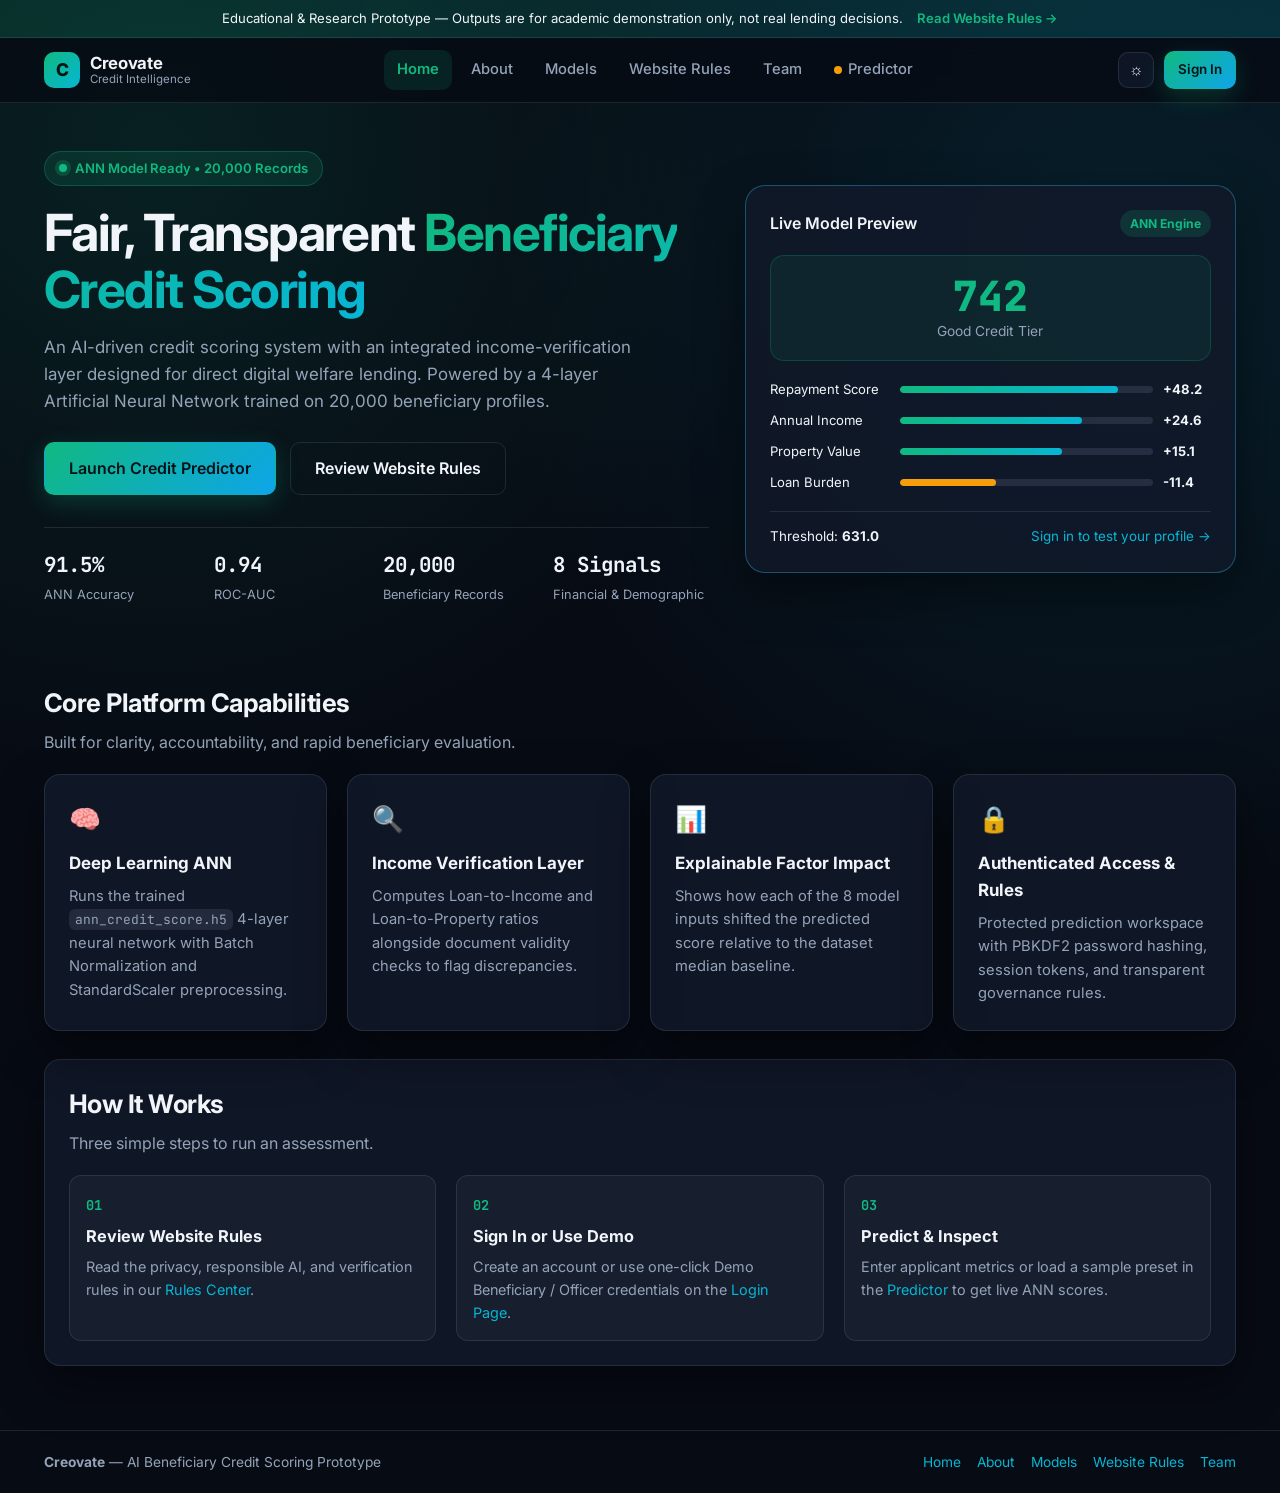
==== index.html @ 5c5c4c60 "Serve Creovate web app at repository root for GitHub Pages" ====
<!DOCTYPE html>
<html lang="en" data-theme="dark">
<head>
  <meta charset="UTF-8" />
  <meta name="viewport" content="width=device-width, initial-scale=1.0" />
  <title>Creovate — AI Beneficiary Credit Score Predictor</title>
  <link rel="preconnect" href="https://fonts.googleapis.com" />
  <link rel="preconnect" href="https://fonts.gstatic.com" crossorigin />
  <link href="https://fonts.googleapis.com/css2?family=Inter:wght@400;500;600;700;800&family=JetBrains+Mono:wght@500;700&display=swap" rel="stylesheet" />
  <link rel="stylesheet" href="./styles.css" />
</head>
<body>
  <a class="skip-link" href="#main-content">Skip to main content</a>

  <!-- Top Educational Prototype Banner -->
  <div class="top-notice" role="region" aria-label="Prototype Notice">
    <span>Educational &amp; Research Prototype — Outputs are for academic demonstration only, not real lending decisions.</span>
    <a href="#rules" data-nav="rules">Read Website Rules &rarr;</a>
  </div>

  <!-- Sticky Navigation -->
  <header class="navbar">
    <div class="nav-inner">
      <a href="#home" class="brand" data-nav="home">
        <span class="brand-mark" aria-hidden="true">C</span>
        <span class="brand-text">
          <strong>Creovate</strong>
          <small>Credit Intelligence</small>
        </span>
      </a>

      <nav class="nav-links" id="nav-links" aria-label="Primary Navigation">
        <a href="#home" class="nav-link active" data-nav="home">Home</a>
        <a href="#about" class="nav-link" data-nav="about">About</a>
        <a href="#models" class="nav-link" data-nav="models">Models</a>
        <a href="#rules" class="nav-link" data-nav="rules">Website Rules</a>
        <a href="#team" class="nav-link" data-nav="team">Team</a>
        <a href="#predictor" class="nav-link nav-predictor" data-nav="predictor">
          <span class="lock-dot" id="predictor-lock-dot" title="Sign in required"></span>
          Predictor
        </a>
      </nav>

      <div class="nav-actions">
        <button class="icon-btn" id="theme-toggle" type="button" aria-label="Toggle color theme" title="Toggle Dark/Light Theme">
          <span id="theme-icon">&#9788;</span>
        </button>
        <div id="auth-nav-slot">
          <a href="#login" class="btn btn-primary btn-sm" data-nav="login">Sign In</a>
        </div>
        <button class="icon-btn mobile-menu-btn" id="mobile-menu-btn" type="button" aria-label="Open menu" aria-expanded="false">
          &#9776;
        </button>
      </div>
    </div>
  </header>

  <main id="main-content" class="container">
    <!-- ==================== HOME VIEW ==================== -->
    <section id="view-home" class="view active" aria-labelledby="home-title">
      <div class="hero">
        <div class="hero-copy">
          <div class="status-pill">
            <span class="pulse-dot"></span>
            <span id="hero-model-status">ANN Model Ready &bull; 20,000 Records</span>
          </div>
          <h1 id="home-title">Fair, Transparent <span class="gradient-text">Beneficiary Credit Scoring</span></h1>
          <p class="hero-subtitle">
            An AI-driven credit scoring system with an integrated income-verification layer designed for direct digital welfare lending. Powered by a 4-layer Artificial Neural Network trained on 20,000 beneficiary profiles.
          </p>
          <div class="hero-cta">
            <a href="#predictor" class="btn btn-primary btn-lg" data-nav="predictor">Launch Credit Predictor</a>
            <a href="#rules" class="btn btn-outline btn-lg" data-nav="rules">Review Website Rules</a>
          </div>
          <div class="hero-stats">
            <div class="stat-item">
              <strong>91.5%</strong>
              <span>ANN Accuracy</span>
            </div>
            <div class="stat-item">
              <strong>0.94</strong>
              <span>ROC-AUC</span>
            </div>
            <div class="stat-item">
              <strong>20,000</strong>
              <span>Beneficiary Records</span>
            </div>
            <div class="stat-item">
              <strong>8 Signals</strong>
              <span>Financial &amp; Demographic</span>
            </div>
          </div>
        </div>

        <div class="hero-visual">
          <div class="preview-card">
            <div class="preview-header">
              <span>Live Model Preview</span>
              <span class="badge badge-success">ANN Engine</span>
            </div>
            <div class="preview-score-ring">
              <div class="ring-value">742</div>
              <div class="ring-label">Good Credit Tier</div>
            </div>
            <div class="preview-bars">
              <div class="bar-row">
                <span>Repayment Score</span>
                <div class="bar-track"><div class="bar-fill" style="width: 86%"></div></div>
                <strong>+48.2</strong>
              </div>
              <div class="bar-row">
                <span>Annual Income</span>
                <div class="bar-track"><div class="bar-fill" style="width: 72%"></div></div>
                <strong>+24.6</strong>
              </div>
              <div class="bar-row">
                <span>Property Value</span>
                <div class="bar-track"><div class="bar-fill" style="width: 64%"></div></div>
                <strong>+15.1</strong>
              </div>
              <div class="bar-row">
                <span>Loan Burden</span>
                <div class="bar-track"><div class="bar-fill warn" style="width: 38%"></div></div>
                <strong>-11.4</strong>
              </div>
            </div>
            <div class="preview-footer">
              <span>Threshold: <strong id="home-threshold">619.0</strong></span>
              <a href="#login" data-nav="login">Sign in to test your profile &rarr;</a>
            </div>
          </div>
        </div>
      </div>

      <div class="section-header">
        <h2>Core Platform Capabilities</h2>
        <p>Built for clarity, accountability, and rapid beneficiary evaluation.</p>
      </div>
      <div class="grid-4">
        <article class="card feature-card">
          <div class="feature-icon">&#129504;</div>
          <h3>Deep Learning ANN</h3>
          <p>Runs the trained <code>ann_credit_score.h5</code> 4-layer neural network with Batch Normalization and StandardScaler preprocessing.</p>
        </article>
        <article class="card feature-card">
          <div class="feature-icon">&#128269;</div>
          <h3>Income Verification Layer</h3>
          <p>Computes Loan-to-Income and Loan-to-Property ratios alongside document validity checks to flag discrepancies.</p>
        </article>
        <article class="card feature-card">
          <div class="feature-icon">&#128202;</div>
          <h3>Explainable Factor Impact</h3>
          <p>Shows how each of the 8 model inputs shifted the predicted score relative to the dataset median baseline.</p>
        </article>
        <article class="card feature-card">
          <div class="feature-icon">&#128274;</div>
          <h3>Authenticated Access &amp; Rules</h3>
          <p>Protected prediction workspace with PBKDF2 password hashing, session tokens, and transparent governance rules.</p>
        </article>
      </div>

      <div class="card workflow-banner">
        <div class="section-header compact">
          <h2>How It Works</h2>
          <p>Three simple steps to run an assessment.</p>
        </div>
        <div class="grid-3">
          <div class="step-box">
            <span class="step-num">01</span>
            <h3>Review Website Rules</h3>
            <p>Read the privacy, responsible AI, and verification rules in our <a href="#rules" data-nav="rules">Rules Center</a>.</p>
          </div>
          <div class="step-box">
            <span class="step-num">02</span>
            <h3>Sign In or Use Demo</h3>
            <p>Create an account or use one-click Demo Beneficiary / Officer credentials on the <a href="#login" data-nav="login">Login Page</a>.</p>
          </div>
          <div class="step-box">
            <span class="step-num">03</span>
            <h3>Predict &amp; Inspect</h3>
            <p>Enter applicant metrics or load a sample preset in the <a href="#predictor" data-nav="predictor">Predictor</a> to get live ANN scores.</p>
          </div>
        </div>
      </div>
    </section>

    <!-- ==================== ABOUT & RESEARCH VIEW ==================== -->
    <section id="view-about" class="view" aria-labelledby="about-title">
      <div class="page-head">
        <h1 id="about-title">About &amp; Research Report</h1>
        <p>AI-Driven Beneficiary Credit Scoring System with Income Verification Layer for Direct Digital Lending (Creovate).</p>
      </div>

      <div class="about-layout">
        <aside class="card about-sidebar" aria-label="Research Chapters">
          <h3>Report Sections</h3>
          <div id="about-nav-list" class="about-nav-list"></div>
        </aside>
        <article class="card about-content" id="about-content-panel">
          <!-- Populated by JS -->
        </article>
      </div>
    </section>

    <!-- ==================== MODELS VIEW ==================== -->
    <section id="view-models" class="view" aria-labelledby="models-title">
      <div class="page-head">
        <h1 id="models-title">Model Architecture &amp; Benchmarks</h1>
        <p>Seven machine learning and deep learning models were evaluated. The 4-layer ANN achieved the strongest overall performance and powers the live predictor.</p>
      </div>

      <div class="card architecture-card">
        <h3>Deployed ANN Architecture (<code>ann_credit_score.h5</code>)</h3>
        <div class="arch-flow">
          <div class="arch-node"><strong>Input Layer</strong><span>8 Standardized Features</span></div>
          <span class="arch-arrow">&rarr;</span>
          <div class="arch-node"><strong>Dense (128)</strong><span>ReLU + BatchNorm + Dropout(0.3)</span></div>
          <span class="arch-arrow">&rarr;</span>
          <div class="arch-node"><strong>Dense (64)</strong><span>ReLU + BatchNorm + Dropout(0.2)</span></div>
          <span class="arch-arrow">&rarr;</span>
          <div class="arch-node"><strong>Dense (32)</strong><span>ReLU</span></div>
          <span class="arch-arrow">&rarr;</span>
          <div class="arch-node highlight"><strong>Output (1)</strong><span>Linear Credit Score</span></div>
        </div>
      </div>

      <div class="grid-2 models-grid" id="models-grid">
        <!-- Populated by JS -->
      </div>
    </section>

    <!-- ==================== WEBSITE RULES VIEW ==================== -->
    <section id="view-rules" class="view" aria-labelledby="rules-title">
      <div class="page-head">
        <h1 id="rules-title">Website Rules, Policies &amp; Governance</h1>
        <p>All users, lending officers, and researchers must follow these platform rules when using Creovate.</p>
      </div>

      <div class="card rules-consent-bar">
        <div>
          <h3>Platform Rules Acknowledgement</h3>
          <p id="rules-status-text">Confirm that you have read and understood the educational, privacy, and verification rules below.</p>
        </div>
        <button type="button" class="btn btn-primary" id="acknowledge-rules-btn">Acknowledge Rules</button>
      </div>

      <div class="grid-2">
        <article class="card rule-card">
          <span class="rule-tag">Rule 01 &bull; Scope</span>
          <h3>Educational &amp; Non-Lending Prototype</h3>
          <ul>
            <li>This application is an academic and research prototype built for demonstration.</li>
            <li>Predicted credit scores and eligibility flags <strong>must not</strong> be used to approve, reject, price, or deny real-world credit or welfare benefits.</li>
            <li>The eligibility threshold is derived dynamically from the dataset median (<code>~619</code>).</li>
          </ul>
        </article>

        <article class="card rule-card">
          <span class="rule-tag">Rule 02 &bull; Access &amp; Auth</span>
          <h3>Authentication &amp; Account Security</h3>
          <ul>
            <li>Access to the live Credit Score Predictor requires an authenticated session.</li>
            <li>Passwords must be at least 8 characters and are hashed using PBKDF2-HMAC-SHA256 with per-user salts.</li>
            <li>Do not share personal credentials; use the provided Demo accounts for quick evaluation.</li>
          </ul>
        </article>

        <article class="card rule-card">
          <span class="rule-tag">Rule 03 &bull; Privacy</span>
          <h3>Data Privacy &amp; PII Protection</h3>
          <ul>
            <li><strong>Never</strong> upload real applicant Aadhaar numbers, bank statements, government IDs, or private financial records.</li>
            <li>Uploaded applicant images are previewed locally in your browser and are not stored on any external server.</li>
            <li>Assessment history is scoped strictly to the signed-in user account.</li>
          </ul>
        </article>

        <article class="card rule-card">
          <span class="rule-tag">Rule 04 &bull; Verification</span>
          <h3>Income &amp; Document Verification Rules</h3>
          <ul>
            <li>Combined declared income sums <code>annual_income</code>, <code>joint_income</code>, and <code>business_income</code>.</li>
            <li>If <strong>Document Validity</strong> is <code>Expired</code> or <code>Not Provided</code>, or <strong>ID Verified</strong> is <code>No</code>, the assessment is automatically flagged for manual review.</li>
            <li>Loan-to-Income ratios exceeding <code>5.0x</code> trigger an automatic affordability warning.</li>
          </ul>
        </article>

        <article class="card rule-card">
          <span class="rule-tag">Rule 05 &bull; Fairness</span>
          <h3>Algorithmic Fairness &amp; Transparency</h3>
          <ul>
            <li>Sensitive identity attributes (<code>name</code>, <code>gender</code>, <code>region</code>, <code>user_id</code>) are excluded from the ANN inference vector.</li>
            <li>Every prediction includes a per-feature impact breakdown so decisions remain auditable and explainable.</li>
            <li>Human-in-the-loop review is mandatory whenever verification flags are raised.</li>
          </ul>
        </article>

        <article class="card rule-card">
          <span class="rule-tag">Rule 06 &bull; Acceptable Use</span>
          <h3>Input Validation &amp; Responsible Conduct</h3>
          <ul>
            <li>All numeric inputs must be non-negative; age must be between 18 and 100, and repayment score between 0 and 1000.</li>
            <li>Automated scraping, brute-force login attempts, or tampering with model artifacts is prohibited.</li>
            <li>Report any unexpected model behavior or data anomalies to the Creovate team.</li>
          </ul>
        </article>
      </div>
    </section>

    <!-- ==================== TEAM VIEW ==================== -->
    <section id="view-team" class="view" aria-labelledby="team-title">
      <div class="page-head">
        <h1 id="team-title">Creovate Research &amp; Engineering Team</h1>
        <p>The team behind the Beneficiary Credit Scoring &amp; Income Verification prototype.</p>
      </div>
      <div class="grid-4" id="team-grid">
        <!-- Populated by JS -->
      </div>
    </section>

    <!-- ==================== LOGIN / REGISTER VIEW ==================== -->
    <section id="view-login" class="view" aria-labelledby="login-title">
      <div class="auth-wrapper">
        <div class="card auth-card">
          <div class="auth-tabs" role="tablist">
            <button type="button" class="auth-tab active" id="tab-signin" role="tab" aria-selected="true">Sign In</button>
            <button type="button" class="auth-tab" id="tab-register" role="tab" aria-selected="false">Create Account</button>
          </div>

          <h1 id="login-title" class="auth-heading">Welcome back</h1>
          <p class="auth-sub" id="auth-subtext">Sign in to access the live ANN Credit Score Predictor and assessment history.</p>

          <div id="auth-error" class="alert alert-error hidden" role="alert"></div>

          <!-- Sign In Form -->
          <form id="signin-form" novalidate>
            <div class="field">
              <label for="signin-email">Email Address</label>
              <input id="signin-email" type="email" autocomplete="email" placeholder="you@example.com" required />
            </div>
            <div class="field">
              <label for="signin-password">Password</label>
              <div class="password-wrap">
                <input id="signin-password" type="password" autocomplete="current-password" placeholder="Enter your password" required />
                <button type="button" class="toggle-pw" data-target="signin-password" aria-label="Show password">Show</button>
              </div>
            </div>
            <button type="submit" class="btn btn-primary btn-full">Sign In</button>
          </form>

          <!-- Register Form -->
          <form id="register-form" class="hidden" novalidate>
            <div class="field">
              <label for="reg-name">Full Name</label>
              <input id="reg-name" type="text" autocomplete="name" placeholder="e.g. Aarohi Patel" required minlength="2" />
            </div>
            <div class="field">
              <label for="reg-email">Email Address</label>
              <input id="reg-email" type="email" autocomplete="email" placeholder="you@example.com" required />
            </div>
            <div class="field">
              <label for="reg-role">Account Role</label>
              <select id="reg-role">
                <option value="Beneficiary">Beneficiary</option>
                <option value="Lending Officer">Lending Officer</option>
                <option value="Researcher">Researcher</option>
              </select>
            </div>
            <div class="field">
              <label for="reg-password">Password (min 8 characters)</label>
              <div class="password-wrap">
                <input id="reg-password" type="password" autocomplete="new-password" placeholder="Create a strong password" required minlength="8" />
                <button type="button" class="toggle-pw" data-target="reg-password" aria-label="Show password">Show</button>
              </div>
            </div>
            <button type="submit" class="btn btn-primary btn-full">Create Account</button>
          </form>

          <div class="demo-divider"><span>Instant Demo Access</span></div>
          <div class="demo-buttons">
            <button type="button" class="btn btn-outline btn-sm" id="demo-beneficiary-btn">Demo Beneficiary</button>
            <button type="button" class="btn btn-outline btn-sm" id="demo-officer-btn">Demo Lending Officer</button>
          </div>
          <p class="auth-footnote">
            By signing in, you agree to abide by the <a href="#rules" data-nav="rules">Creovate Website Rules</a>.
          </p>
        </div>
      </div>
    </section>

    <!-- ==================== PREDICTOR WORKSPACE VIEW ==================== -->
    <section id="view-predictor" class="view" aria-labelledby="predictor-title">
      <div id="predictor-auth-gate" class="card auth-gate hidden">
        <div class="gate-icon">&#128274;</div>
        <h2>Sign In Required</h2>
        <p>To protect model integrity and track your assessment history, please sign in before running credit score predictions.</p>
        <div class="hero-cta">
          <a href="#login" class="btn btn-primary" data-nav="login">Go to Sign In</a>
          <button type="button" class="btn btn-outline" id="gate-demo-btn">Quick Demo Login</button>
        </div>
      </div>

      <div id="predictor-workspace" class="hidden">
        <div class="predictor-header">
          <div>
            <h1 id="predictor-title">Credit Score Predictor</h1>
            <p>Live inference powered by <code>ann_credit_score.h5</code> &bull; Eligibility threshold: <strong id="pred-threshold-label">619.00</strong></p>
          </div>
          <div class="preset-bar" id="preset-bar">
            <!-- Populated by JS -->
          </div>
        </div>

        <div class="predictor-grid">
          <!-- Left: Input Form -->
          <form id="predict-form" class="card predictor-form-card" novalidate>
            <div class="form-section-title">
              <h3>1. Applicant &amp; Document Profile</h3>
              <span class="helper-chip">Excluded from ANN vector (Fairness Rule)</span>
            </div>

            <div class="form-grid-2">
              <div class="field">
                <label for="p-name">Applicant Name</label>
                <input id="p-name" type="text" value="Aarohi Patel" required />
              </div>
              <div class="field">
                <label for="p-gender">Gender</label>
                <select id="p-gender">
                  <option value="Female">Female</option>
                  <option value="Male">Male</option>
                  <option value="Other">Other</option>
                </select>
              </div>
              <div class="field">
                <label for="p-region">Region</label>
                <input id="p-region" type="text" value="Hyderabad" />
              </div>
              <div class="field">
                <label for="p-occupation">Occupation</label>
                <input id="p-occupation" type="text" value="Self-Employed" />
              </div>
              <div class="field">
                <label for="p-id-verified">ID Verified</label>
                <select id="p-id-verified">
                  <option value="Yes">Yes</option>
                  <option value="No">No</option>
                </select>
              </div>
              <div class="field">
                <label for="p-doc-validity">Document Validity</label>
                <select id="p-doc-validity">
                  <option value="Valid">Valid</option>
                  <option value="Expired">Expired</option>
                  <option value="Not Provided">Not Provided</option>
                </select>
              </div>
            </div>

            <div class="field">
              <label for="p-image">Applicant Document / Photo Preview (Optional, local only)</label>
              <input id="p-image" type="file" accept="image/png,image/jpeg" />
              <div id="image-preview-box" class="image-preview-box hidden">
                <img id="image-preview-img" alt="Applicant preview" />
                <button type="button" class="btn btn-outline btn-sm" id="clear-image-btn">Remove</button>
              </div>
            </div>

            <hr class="divider" />

            <div class="form-section-title">
              <h3>2. Financial &amp; Credit Signals (8 ANN Features)</h3>
              <button type="button" class="btn-link" id="reset-medians-btn">Reset to Dataset Medians</button>
            </div>

            <div class="form-grid-2">
              <div class="field">
                <label for="f-annual_income">Annual Income (&#8377;)</label>
                <input id="f-annual_income" type="number" min="0" step="1000" required />
              </div>
              <div class="field">
                <label for="f-joint_income">Joint Income (&#8377;)</label>
                <input id="f-joint_income" type="number" min="0" step="1000" required />
              </div>
              <div class="field">
                <label for="f-business_income">Business Income (&#8377;)</label>
                <input id="f-business_income" type="number" min="0" step="1000" required />
              </div>
              <div class="field">
                <label for="f-property_value">Property Value (&#8377;)</label>
                <input id="f-property_value" type="number" min="0" step="10000" required />
              </div>
              <div class="field">
                <label for="f-loan_amount">Requested Loan Amount (&#8377;)</label>
                <input id="f-loan_amount" type="number" min="0" step="5000" required />
              </div>
              <div class="field">
                <label for="f-repayment_score">Repayment Score (0–1000)</label>
                <input id="f-repayment_score" type="number" min="0" max="1000" step="1" required />
              </div>
              <div class="field">
                <label for="f-beneficiary_count">Household Beneficiaries (1–30)</label>
                <input id="f-beneficiary_count" type="number" min="1" max="30" step="1" required />
              </div>
              <div class="field">
                <label for="f-age">Applicant Age (18–100)</label>
                <input id="f-age" type="number" min="18" max="100" step="1" required />
              </div>
            </div>

            <div id="predict-error" class="alert alert-error hidden" role="alert"></div>

            <button type="submit" class="btn btn-primary btn-lg btn-full" id="predict-submit-btn">
              Run ANN Credit Score Prediction
            </button>
          </form>

          <!-- Right: Results Panel -->
          <div class="results-column">
            <div class="card result-card" id="result-card">
              <div class="result-placeholder" id="result-placeholder">
                <div class="placeholder-icon">&#128200;</div>
                <h3>Ready for Assessment</h3>
                <p>Fill in the applicant signals or choose a sample preset, then click <strong>Run ANN Credit Score Prediction</strong>.</p>
              </div>

              <div id="result-content" class="hidden">
                <div class="result-top">
                  <span class="badge" id="res-tier-badge">Good</span>
                  <span class="result-meta" id="res-applicant-label">Applicant</span>
                </div>

                <!-- SVG Gauge -->
                <div class="gauge-wrap">
                  <svg viewBox="0 0 220 125" class="gauge-svg" aria-label="Credit Score Gauge">
                    <path d="M 20 110 A 90 90 0 0 1 200 110" class="gauge-bg" />
                    <path d="M 20 110 A 90 90 0 0 1 200 110" class="gauge-arc" id="gauge-arc" />
                  </svg>
                  <div class="gauge-center">
                    <div class="gauge-score" id="res-score">--</div>
                    <div class="gauge-range">Scale: 300 – 900</div>
                  </div>
                </div>

                <div id="res-eligibility-banner" class="eligibility-banner"></div>

                <div class="verification-box">
                  <div class="verif-head">
                    <h4>Income &amp; Document Verification</h4>
                    <span class="badge" id="res-verif-badge">Verified</span>
                  </div>
                  <div class="verif-metrics">
                    <div>
                      <small>Combined Income</small>
                      <strong id="res-total-income">--</strong>
                    </div>
                    <div>
                      <small>Loan / Income</small>
                      <strong id="res-lti">--</strong>
                    </div>
                    <div>
                      <small>Loan / Property</small>
                      <strong id="res-ltp">--</strong>
                    </div>
                  </div>
                  <ul id="res-verif-flags" class="verif-flags"></ul>
                </div>

                <div class="impacts-box">
                  <h4>Feature Impact Breakdown (vs. Median)</h4>
                  <div id="res-impacts-list" class="impacts-list"></div>
                </div>
              </div>
            </div>

            <div class="card history-card">
              <div class="history-head">
                <h3>Recent Assessments</h3>
                <button type="button" class="btn-link" id="refresh-history-btn">Refresh</button>
              </div>
              <div id="history-container" class="history-container">
                <p class="muted">No assessments recorded yet in this account.</p>
              </div>
            </div>
          </div>
        </div>
      </div>
    </section>
  </main>

  <footer class="footer">
    <div class="container footer-inner">
      <div>
        <strong>Creovate</strong> &mdash; AI Beneficiary Credit Scoring Prototype
      </div>
      <div class="footer-links">
        <a href="#home" data-nav="home">Home</a>
        <a href="#about" data-nav="about">About</a>
        <a href="#models" data-nav="models">Models</a>
        <a href="#rules" data-nav="rules">Website Rules</a>
        <a href="#team" data-nav="team">Team</a>
      </div>
    </div>
  </footer>

  <div id="toast" class="toast hidden" role="status" aria-live="polite"></div>
  <script src="./app.js"></script>
</body>
</html>
---- styles.css ----
:root {
  --bg: #070b14;
  --bg-elevated: #0e1525;
  --bg-card: rgba(17, 25, 42, 0.85);
  --bg-input: rgba(10, 16, 30, 0.9);
  --border: rgba(148, 163, 184, 0.16);
  --border-strong: rgba(56, 189, 248, 0.35);
  --text: #f1f5f9;
  --text-muted: #94a3b8;
  --primary: #10b981;
  --primary-hover: #059669;
  --accent: #06b6d4;
  --warn: #f59e0b;
  --danger: #ef4444;
  --shadow: 0 20px 50px rgba(0, 0, 0, 0.45);
  --radius: 16px;
  --radius-sm: 10px;
  --font-sans: 'Inter', -apple-system, BlinkMacSystemFont, 'Segoe UI', sans-serif;
  --font-mono: 'JetBrains Mono', ui-monospace, SFMono-Regular, monospace;
}

[data-theme="light"] {
  --bg: #f8fafc;
  --bg-elevated: #ffffff;
  --bg-card: rgba(255, 255, 255, 0.95);
  --bg-input: #f1f5f9;
  --border: rgba(15, 23, 42, 0.1);
  --border-strong: rgba(16, 185, 129, 0.45);
  --text: #0f172a;
  --text-muted: #475569;
  --shadow: 0 12px 32px rgba(15, 23, 42, 0.08);
}

*, *::before, *::after { box-sizing: border-box; }

html, body {
  margin: 0;
  padding: 0;
  font-family: var(--font-sans);
  background: var(--bg);
  color: var(--text);
  line-height: 1.6;
  min-height: 100vh;
}

body {
  background-image:
    radial-gradient(circle at 12% 10%, rgba(16, 185, 129, 0.12), transparent 36%),
    radial-gradient(circle at 88% 18%, rgba(6, 182, 212, 0.12), transparent 38%);
}

a { color: var(--accent); text-decoration: none; }
a:hover { text-decoration: underline; }

code {
  font-family: var(--font-mono);
  font-size: 0.88em;
  background: rgba(148, 163, 184, 0.14);
  padding: 2px 6px;
  border-radius: 6px;
}

.hidden { display: none !important; }
.muted { color: var(--text-muted); font-size: 0.92rem; }

.skip-link {
  position: absolute;
  left: -9999px;
  top: 0;
  background: var(--primary);
  color: #fff;
  padding: 8px 14px;
  z-index: 999;
}
.skip-link:focus { left: 12px; top: 12px; border-radius: 8px; }

/* Top Notice */
.top-notice {
  background: linear-gradient(90deg, rgba(16, 185, 129, 0.15), rgba(6, 182, 212, 0.15));
  border-bottom: 1px solid var(--border);
  padding: 8px 20px;
  font-size: 0.82rem;
  display: flex;
  justify-content: center;
  align-items: center;
  gap: 14px;
  flex-wrap: wrap;
  text-align: center;
}
.top-notice a { font-weight: 600; color: var(--primary); }

/* Navbar */
.navbar {
  position: sticky;
  top: 0;
  z-index: 100;
  backdrop-filter: blur(16px);
  background: rgba(7, 11, 20, 0.78);
  border-bottom: 1px solid var(--border);
}
[data-theme="light"] .navbar { background: rgba(255, 255, 255, 0.86); }

.nav-inner {
  max-width: 1240px;
  margin: 0 auto;
  padding: 12px 24px;
  display: flex;
  align-items: center;
  justify-content: space-between;
  gap: 16px;
}

.brand {
  display: flex;
  align-items: center;
  gap: 10px;
  color: var(--text);
  text-decoration: none !important;
}
.brand-mark {
  width: 36px;
  height: 36px;
  border-radius: 10px;
  background: linear-gradient(135deg, var(--primary), var(--accent));
  color: #031510;
  font-weight: 800;
  display: grid;
  place-items: center;
  font-size: 1.1rem;
}
.brand-text { display: flex; flex-direction: column; line-height: 1.1; }
.brand-text strong { font-size: 1.05rem; letter-spacing: -0.02em; }
.brand-text small { font-size: 0.72rem; color: var(--text-muted); }

.nav-links {
  display: flex;
  align-items: center;
  gap: 6px;
}
.nav-link {
  color: var(--text-muted);
  padding: 8px 13px;
  border-radius: 10px;
  font-size: 0.92rem;
  font-weight: 500;
  transition: 0.2s ease;
  text-decoration: none !important;
  display: inline-flex;
  align-items: center;
  gap: 6px;
}
.nav-link:hover { color: var(--text); background: rgba(148, 163, 184, 0.1); }
.nav-link.active {
  color: var(--primary);
  background: rgba(16, 185, 129, 0.12);
  font-weight: 600;
}

.lock-dot {
  width: 8px;
  height: 8px;
  border-radius: 50%;
  background: var(--warn);
  display: inline-block;
}
.lock-dot.unlocked { background: var(--primary); }

.nav-actions { display: flex; align-items: center; gap: 10px; }

.user-pill {
  display: inline-flex;
  align-items: center;
  gap: 8px;
  background: var(--bg-card);
  border: 1px solid var(--border);
  padding: 5px 10px 5px 12px;
  border-radius: 999px;
  font-size: 0.84rem;
}
.user-role {
  font-size: 0.72rem;
  background: rgba(16, 185, 129, 0.16);
  color: var(--primary);
  padding: 2px 8px;
  border-radius: 999px;
  font-weight: 600;
}

/* Buttons */
.btn {
  display: inline-flex;
  align-items: center;
  justify-content: center;
  gap: 8px;
  font-family: inherit;
  font-weight: 600;
  border-radius: var(--radius-sm);
  border: 1px solid transparent;
  cursor: pointer;
  transition: 0.2s ease;
  text-decoration: none !important;
  padding: 10px 18px;
  font-size: 0.94rem;
}
.btn-sm { padding: 7px 13px; font-size: 0.84rem; }
.btn-lg { padding: 13px 24px; font-size: 1rem; }
.btn-full { width: 100%; }

.btn-primary {
  background: linear-gradient(135deg, var(--primary), #0ea5e9);
  color: #031318;
  box-shadow: 0 8px 24px rgba(16, 185, 129, 0.22);
}
.btn-primary:hover { filter: brightness(1.08); transform: translateY(-1px); }

.btn-outline {
  background: transparent;
  color: var(--text);
  border-color: var(--border);
}
.btn-outline:hover { border-color: var(--border-strong); background: rgba(148, 163, 184, 0.08); }

.btn-link {
  background: none;
  border: none;
  color: var(--accent);
  font-weight: 600;
  font-size: 0.85rem;
  cursor: pointer;
  padding: 0;
}

.icon-btn {
  background: var(--bg-card);
  border: 1px solid var(--border);
  color: var(--text);
  width: 36px;
  height: 36px;
  border-radius: 10px;
  cursor: pointer;
  display: grid;
  place-items: center;
  font-size: 1rem;
}
.mobile-menu-btn { display: none; }

/* Layout */
.container {
  max-width: 1240px;
  margin: 0 auto;
  padding: 32px 24px 64px;
}

.view { display: none; animation: fadeIn 0.22s ease; }
.view.active { display: block; }
@keyframes fadeIn { from { opacity: 0; transform: translateY(6px); } to { opacity: 1; transform: translateY(0); } }

.card {
  background: var(--bg-card);
  border: 1px solid var(--border);
  border-radius: var(--radius);
  padding: 24px;
  box-shadow: var(--shadow);
}

.grid-2 { display: grid; grid-template-columns: repeat(2, minmax(0, 1fr)); gap: 20px; }
.grid-3 { display: grid; grid-template-columns: repeat(3, minmax(0, 1fr)); gap: 20px; }
.grid-4 { display: grid; grid-template-columns: repeat(4, minmax(0, 1fr)); gap: 20px; }

/* Hero */
.hero {
  display: grid;
  grid-template-columns: 1.15fr 0.85fr;
  gap: 36px;
  align-items: center;
  padding: 16px 0 48px;
}
.status-pill {
  display: inline-flex;
  align-items: center;
  gap: 8px;
  padding: 6px 14px;
  border-radius: 999px;
  background: rgba(16, 185, 129, 0.12);
  border: 1px solid rgba(16, 185, 129, 0.28);
  color: var(--primary);
  font-size: 0.82rem;
  font-weight: 600;
  margin-bottom: 18px;
}
.pulse-dot {
  width: 8px;
  height: 8px;
  border-radius: 50%;
  background: var(--primary);
  box-shadow: 0 0 0 4px rgba(16, 185, 129, 0.22);
}

.hero h1 {
  font-size: clamp(2.1rem, 4vw, 3.25rem);
  line-height: 1.12;
  letter-spacing: -0.03em;
  margin: 0 0 16px;
}
.gradient-text {
  background: linear-gradient(120deg, var(--primary), var(--accent));
  -webkit-background-clip: text;
  background-clip: text;
  color: transparent;
}
.hero-subtitle {
  font-size: 1.06rem;
  color: var(--text-muted);
  margin: 0 0 26px;
  max-width: 600px;
}
.hero-cta { display: flex; gap: 14px; flex-wrap: wrap; margin-bottom: 32px; }

.hero-stats {
  display: grid;
  grid-template-columns: repeat(4, minmax(0, 1fr));
  gap: 14px;
  padding-top: 20px;
  border-top: 1px solid var(--border);
}
.stat-item strong { display: block; font-size: 1.3rem; font-family: var(--font-mono); }
.stat-item span { font-size: 0.8rem; color: var(--text-muted); }

/* Preview Card */
.preview-card {
  background: var(--bg-card);
  border: 1px solid var(--border-strong);
  border-radius: 20px;
  padding: 24px;
  box-shadow: var(--shadow);
}
.preview-header { display: flex; justify-content: space-between; align-items: center; margin-bottom: 18px; font-weight: 600; }
.preview-score-ring {
  text-align: center;
  padding: 18px;
  border-radius: 14px;
  background: rgba(16, 185, 129, 0.08);
  border: 1px solid rgba(16, 185, 129, 0.22);
  margin-bottom: 18px;
}
.ring-value { font-size: 2.6rem; font-weight: 800; font-family: var(--font-mono); color: var(--primary); line-height: 1.1; }
.ring-label { font-size: 0.86rem; color: var(--text-muted); }

.preview-bars { display: flex; flex-direction: column; gap: 10px; margin-bottom: 18px; }
.bar-row { display: grid; grid-template-columns: 120px 1fr 48px; align-items: center; gap: 10px; font-size: 0.82rem; }
.bar-track { height: 7px; border-radius: 999px; background: rgba(148, 163, 184, 0.16); overflow: hidden; }
.bar-fill { height: 100%; background: linear-gradient(90deg, var(--primary), var(--accent)); border-radius: 999px; }
.bar-fill.warn { background: var(--warn); }

.preview-footer {
  display: flex;
  justify-content: space-between;
  align-items: center;
  font-size: 0.84rem;
  padding-top: 14px;
  border-top: 1px solid var(--border);
}

/* Sections */
.section-header { margin: 28px 0 18px; }
.section-header h2 { margin: 0 0 6px; font-size: 1.6rem; letter-spacing: -0.02em; }
.section-header p { margin: 0; color: var(--text-muted); }
.section-header.compact { margin-top: 0; }

.page-head { margin-bottom: 26px; }
.page-head h1 { margin: 0 0 8px; font-size: 2rem; letter-spacing: -0.025em; }
.page-head p { margin: 0; color: var(--text-muted); max-width: 720px; }

.feature-icon { font-size: 1.6rem; margin-bottom: 10px; }
.feature-card h3 { margin: 0 0 8px; font-size: 1.06rem; }
.feature-card p { margin: 0; color: var(--text-muted); font-size: 0.92rem; }

.workflow-banner { margin-top: 28px; }
.step-box {
  padding: 16px;
  border-radius: 12px;
  background: rgba(148, 163, 184, 0.06);
  border: 1px solid var(--border);
}
.step-num { font-family: var(--font-mono); color: var(--primary); font-weight: 700; font-size: 0.85rem; }
.step-box h3 { margin: 6px 0; font-size: 1.02rem; }
.step-box p { margin: 0; font-size: 0.9rem; color: var(--text-muted); }

/* Badges */
.badge {
  display: inline-flex;
  align-items: center;
  padding: 4px 10px;
  border-radius: 999px;
  font-size: 0.76rem;
  font-weight: 700;
}
.badge-success { background: rgba(16, 185, 129, 0.16); color: var(--primary); }
.badge-warn { background: rgba(245, 158, 11, 0.16); color: var(--warn); }
.badge-danger { background: rgba(239, 68, 68, 0.16); color: var(--danger); }
.badge-info { background: rgba(6, 182, 212, 0.16); color: var(--accent); }

/* About */
.about-layout { display: grid; grid-template-columns: 280px 1fr; gap: 22px; align-items: start; }
.about-sidebar h3 { margin: 0 0 12px; font-size: 1rem; }
.about-nav-list { display: flex; flex-direction: column; gap: 6px; }
.about-nav-btn {
  text-align: left;
  background: transparent;
  border: 1px solid transparent;
  color: var(--text-muted);
  padding: 10px 12px;
  border-radius: 10px;
  cursor: pointer;
  font-family: inherit;
  font-size: 0.88rem;
  font-weight: 500;
}
.about-nav-btn:hover { background: rgba(148, 163, 184, 0.08); color: var(--text); }
.about-nav-btn.active {
  background: rgba(16, 185, 129, 0.14);
  border-color: rgba(16, 185, 129, 0.35);
  color: var(--primary);
  font-weight: 600;
}
.about-content h2 { margin-top: 0; }
.about-content p { white-space: pre-line; color: var(--text-muted); }

/* Models */
.architecture-card { margin-bottom: 24px; }
.architecture-card h3 { margin: 0 0 16px; }
.arch-flow { display: flex; align-items: center; gap: 10px; flex-wrap: wrap; }
.arch-node {
  flex: 1;
  min-width: 150px;
  padding: 12px 14px;
  border-radius: 12px;
  background: rgba(148, 163, 184, 0.08);
  border: 1px solid var(--border);
}
.arch-node strong { display: block; font-size: 0.92rem; }
.arch-node span { font-size: 0.78rem; color: var(--text-muted); }
.arch-node.highlight { border-color: var(--primary); background: rgba(16, 185, 129, 0.12); }
.arch-arrow { color: var(--accent); font-weight: 700; }

/* Rules */
.rules-consent-bar {
  display: flex;
  justify-content: space-between;
  align-items: center;
  gap: 20px;
  margin-bottom: 22px;
  border-color: var(--border-strong);
}
.rules-consent-bar h3 { margin: 0 0 4px; }
.rules-consent-bar p { margin: 0; color: var(--text-muted); font-size: 0.92rem; }
.rule-tag {
  display: inline-block;
  font-family: var(--font-mono);
  font-size: 0.76rem;
  color: var(--accent);
  margin-bottom: 8px;
}
.rule-card h3 { margin: 0 0 10px; }
.rule-card ul { margin: 0; padding-left: 18px; color: var(--text-muted); font-size: 0.92rem; }
.rule-card li { margin-bottom: 6px; }

/* Auth */
.auth-wrapper { display: flex; justify-content: center; padding: 24px 0; }
.auth-card { width: 100%; max-width: 460px; }
.auth-tabs {
  display: grid;
  grid-template-columns: 1fr 1fr;
  gap: 8px;
  background: var(--bg-input);
  padding: 5px;
  border-radius: 12px;
  margin-bottom: 20px;
}
.auth-tab {
  background: transparent;
  border: none;
  color: var(--text-muted);
  padding: 9px;
  border-radius: 9px;
  font-weight: 600;
  cursor: pointer;
}
.auth-tab.active { background: var(--bg-elevated); color: var(--text); box-shadow: 0 2px 8px rgba(0,0,0,0.2); }
.auth-heading { margin: 0 0 6px; font-size: 1.5rem; }
.auth-sub { margin: 0 0 18px; color: var(--text-muted); font-size: 0.92rem; }

.field { margin-bottom: 14px; }
.field label { display: block; font-size: 0.84rem; font-weight: 600; margin-bottom: 6px; }
.field input, .field select {
  width: 100%;
  padding: 10px 12px;
  border-radius: var(--radius-sm);
  border: 1px solid var(--border);
  background: var(--bg-input);
  color: var(--text);
  font-family: inherit;
  font-size: 0.94rem;
}
.field input:focus, .field select:focus {
  outline: none;
  border-color: var(--accent);
  box-shadow: 0 0 0 3px rgba(6, 182, 212, 0.16);
}

.password-wrap { position: relative; display: flex; align-items: center; }
.password-wrap input { padding-right: 64px; }
.toggle-pw {
  position: absolute;
  right: 10px;
  background: none;
  border: none;
  color: var(--accent);
  font-size: 0.8rem;
  font-weight: 600;
  cursor: pointer;
}

.demo-divider {
  display: flex;
  align-items: center;
  gap: 10px;
  margin: 18px 0 12px;
  color: var(--text-muted);
  font-size: 0.8rem;
}
.demo-divider::before, .demo-divider::after {
  content: "";
  flex: 1;
  height: 1px;
  background: var(--border);
}
.demo-buttons { display: grid; grid-template-columns: 1fr 1fr; gap: 10px; }
.auth-footnote { text-align: center; font-size: 0.82rem; color: var(--text-muted); margin: 14px 0 0; }

.alert { padding: 10px 14px; border-radius: 10px; font-size: 0.88rem; margin-bottom: 14px; }
.alert-error { background: rgba(239, 68, 68, 0.14); border: 1px solid rgba(239, 68, 68, 0.35); color: #fca5a5; }
[data-theme="light"] .alert-error { color: #b91c1c; }

/* Predictor */
.auth-gate { text-align: center; max-width: 540px; margin: 40px auto; padding: 40px 28px; }
.gate-icon { font-size: 2.5rem; margin-bottom: 10px; }
.auth-gate .hero-cta { justify-content: center; margin-top: 20px; margin-bottom: 0; }

.predictor-header {
  display: flex;
  justify-content: space-between;
  align-items: flex-end;
  gap: 16px;
  flex-wrap: wrap;
  margin-bottom: 22px;
}
.predictor-header h1 { margin: 0 0 4px; font-size: 1.9rem; }
.predictor-header p { margin: 0; color: var(--text-muted); }
.preset-bar { display: flex; gap: 8px; flex-wrap: wrap; }

.predictor-grid { display: grid; grid-template-columns: 1.1fr 0.9fr; gap: 24px; align-items: start; }
.form-section-title { display: flex; justify-content: space-between; align-items: center; gap: 10px; margin-bottom: 14px; flex-wrap: wrap; }
.form-section-title h3 { margin: 0; font-size: 1.04rem; }
.helper-chip { font-size: 0.74rem; color: var(--text-muted); background: rgba(148, 163, 184, 0.12); padding: 3px 9px; border-radius: 999px; }
.form-grid-2 { display: grid; grid-template-columns: 1fr 1fr; gap: 12px; }
.divider { border: none; border-top: 1px solid var(--border); margin: 18px 0; }

.image-preview-box {
  margin-top: 10px;
  display: flex;
  align-items: center;
  gap: 12px;
}
.image-preview-box img { width: 64px; height: 64px; object-fit: cover; border-radius: 10px; border: 1px solid var(--border); }

.results-column { display: flex; flex-direction: column; gap: 20px; }
.result-placeholder { text-align: center; padding: 34px 14px; color: var(--text-muted); }
.placeholder-icon { font-size: 2.2rem; margin-bottom: 8px; }

.result-top { display: flex; justify-content: space-between; align-items: center; margin-bottom: 10px; }
.result-meta { font-size: 0.86rem; color: var(--text-muted); font-weight: 600; }

.gauge-wrap { position: relative; max-width: 240px; margin: 6px auto 14px; }
.gauge-svg { width: 100%; display: block; }
.gauge-bg { fill: none; stroke: rgba(148, 163, 184, 0.2); stroke-width: 16; stroke-linecap: round; }
.gauge-arc {
  fill: none;
  stroke: var(--primary);
  stroke-width: 16;
  stroke-linecap: round;
  stroke-dasharray: 283;
  stroke-dashoffset: 283;
  transition: stroke-dashoffset 0.7s ease, stroke 0.3s ease;
}
.gauge-center { position: absolute; left: 0; right: 0; bottom: 8px; text-align: center; }
.gauge-score { font-size: 2.2rem; font-weight: 800; font-family: var(--font-mono); line-height: 1; }
.gauge-range { font-size: 0.76rem; color: var(--text-muted); }

.eligibility-banner {
  padding: 12px 14px;
  border-radius: 12px;
  font-size: 0.9rem;
  font-weight: 600;
  margin-bottom: 16px;
}
.eligibility-banner.ok { background: rgba(16, 185, 129, 0.14); border: 1px solid rgba(16, 185, 129, 0.35); color: var(--primary); }
.eligibility-banner.no { background: rgba(245, 158, 11, 0.14); border: 1px solid rgba(245, 158, 11, 0.35); color: var(--warn); }

.verification-box, .impacts-box {
  padding-top: 14px;
  border-top: 1px solid var(--border);
  margin-top: 14px;
}
.verif-head { display: flex; justify-content: space-between; align-items: center; margin-bottom: 10px; }
.verif-head h4, .impacts-box h4 { margin: 0 0 10px; font-size: 0.95rem; }
.verif-head h4 { margin-bottom: 0; }
.verif-metrics { display: grid; grid-template-columns: repeat(3, 1fr); gap: 8px; margin-bottom: 10px; }
.verif-metrics div { background: rgba(148, 163, 184, 0.08); padding: 8px 10px; border-radius: 10px; }
.verif-metrics small { display: block; font-size: 0.72rem; color: var(--text-muted); }
.verif-metrics strong { font-size: 0.88rem; font-family: var(--font-mono); }
.verif-flags { margin: 0; padding-left: 18px; font-size: 0.84rem; color: var(--warn); }

.impacts-list { display: flex; flex-direction: column; gap: 8px; }
.impact-row { display: grid; grid-template-columns: 135px 1fr 56px; align-items: center; gap: 8px; font-size: 0.82rem; }
.impact-val { text-align: right; font-family: var(--font-mono); font-weight: 600; }
.impact-val.pos { color: var(--primary); }
.impact-val.neg { color: var(--danger); }

.history-head { display: flex; justify-content: space-between; align-items: center; margin-bottom: 12px; }
.history-head h3 { margin: 0; font-size: 1rem; }
.history-table { width: 100%; border-collapse: collapse; font-size: 0.84rem; }
.history-table th, .history-table td { text-align: left; padding: 8px 6px; border-bottom: 1px solid var(--border); }
.history-table th { color: var(--text-muted); font-weight: 600; }

/* Footer */
.footer { border-top: 1px solid var(--border); padding: 20px 0; }
.footer-inner { display: flex; justify-content: space-between; align-items: center; gap: 16px; flex-wrap: wrap; padding-top: 0; padding-bottom: 0; font-size: 0.86rem; color: var(--text-muted); }
.footer-links { display: flex; gap: 16px; }

/* Toast */
.toast {
  position: fixed;
  bottom: 22px;
  right: 22px;
  background: var(--bg-elevated);
  border: 1px solid var(--border-strong);
  color: var(--text);
  padding: 12px 18px;
  border-radius: 12px;
  box-shadow: var(--shadow);
  z-index: 200;
  font-size: 0.9rem;
  font-weight: 500;
}

/* Responsive */
@media (max-width: 980px) {
  .hero, .predictor-grid, .about-layout { grid-template-columns: 1fr; }
  .grid-4 { grid-template-columns: repeat(2, minmax(0, 1fr)); }
}
@media (max-width: 720px) {
  .mobile-menu-btn { display: grid; }
  .nav-links {
    display: none;
    position: absolute;
    top: 61px;
    left: 0;
    right: 0;
    background: var(--bg-elevated);
    border-bottom: 1px solid var(--border);
    flex-direction: column;
    padding: 12px 20px;
    align-items: stretch;
  }
  .nav-links.open { display: flex; }
  .grid-2, .grid-3, .grid-4, .form-grid-2, .hero-stats { grid-template-columns: 1fr; }
  .rules-consent-bar { flex-direction: column; align-items: flex-start; }
}
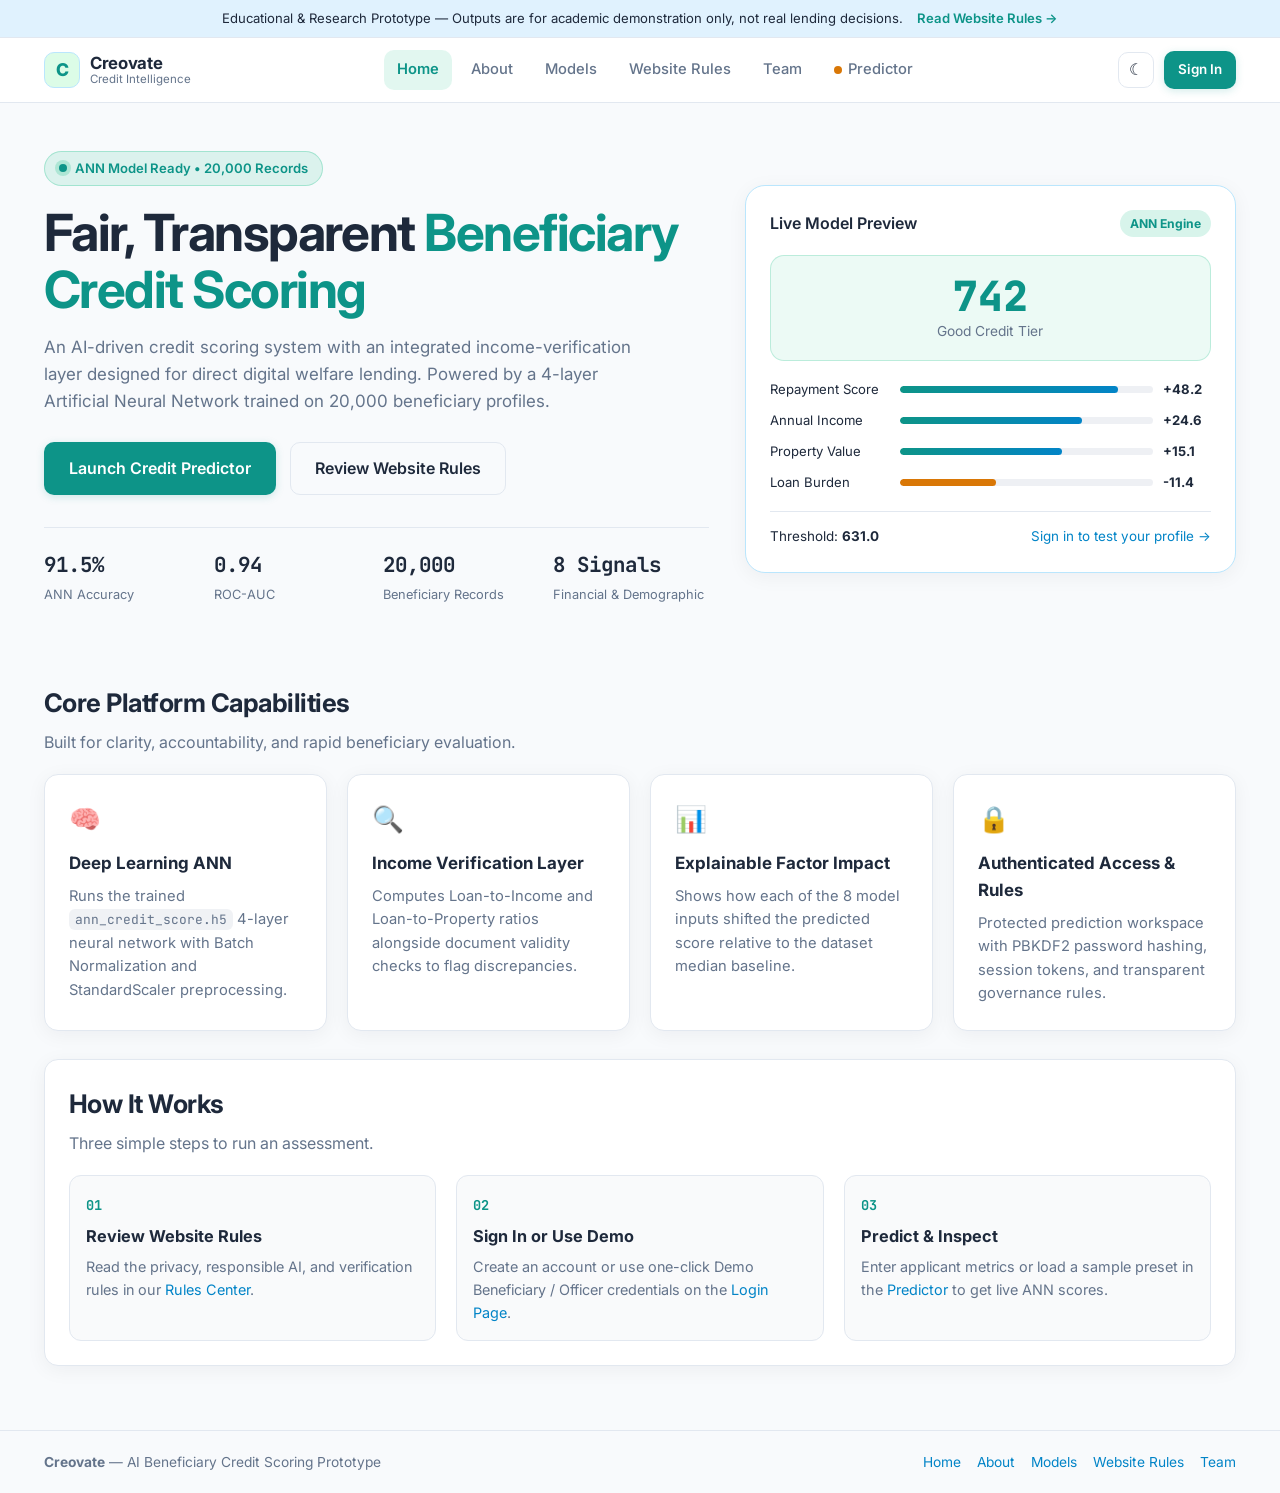
==== commit b823d455: "Switch default theme to clean 3-color light palette" ====
--- a/index.html
+++ b/index.html
@@ -1,5 +1,5 @@
 <!DOCTYPE html>
-<html lang="en" data-theme="dark">
+<html lang="en" data-theme="light">
 <head>
   <meta charset="UTF-8" />
   <meta name="viewport" content="width=device-width, initial-scale=1.0" />
--- a/styles.css
+++ b/styles.css
@@ -1,34 +1,42 @@
 :root {
-  --bg: #070b14;
-  --bg-elevated: #0e1525;
-  --bg-card: rgba(17, 25, 42, 0.85);
-  --bg-input: rgba(10, 16, 30, 0.9);
-  --border: rgba(148, 163, 184, 0.16);
+  /* 3-Color Light Palette:
+     1. Soft Off-White (#f8fafc / #ffffff)
+     2. Soft Sky Blue (#e0f2fe / #0284c7)
+     3. Soft Mint Sage (#dcfce7 / #0d9488) */
+  --bg: #f8fafc;
+  --bg-elevated: #ffffff;
+  --bg-card: #ffffff;
+  --bg-input: #f1f5f9;
+  --sky-soft: #e0f2fe;
+  --mint-soft: #dcfce7;
+  --border: #e2e8f0;
+  --border-strong: #bae6fd;
+  --text: #1e293b;
+  --text-muted: #64748b;
+  --primary: #0d9488;
+  --primary-hover: #0f766e;
+  --accent: #0284c7;
+  --warn: #d97706;
+  --danger: #dc2626;
+  --shadow: 0 4px 20px rgba(15, 23, 42, 0.05);
+  --radius: 14px;
+  --radius-sm: 10px;
+  --font-sans: 'Inter', -apple-system, BlinkMacSystemFont, 'Segoe UI', sans-serif;
+  --font-mono: 'JetBrains Mono', ui-monospace, SFMono-Regular, monospace;
+}
+
+[data-theme="dark"] {
+  --bg: #0f172a;
+  --bg-elevated: #1e293b;
+  --bg-card: #1e293b;
+  --bg-input: #0f172a;
+  --sky-soft: rgba(56, 189, 248, 0.14);
+  --mint-soft: rgba(52, 211, 153, 0.14);
+  --border: rgba(148, 163, 184, 0.2);
   --border-strong: rgba(56, 189, 248, 0.35);
   --text: #f1f5f9;
   --text-muted: #94a3b8;
-  --primary: #10b981;
-  --primary-hover: #059669;
-  --accent: #06b6d4;
-  --warn: #f59e0b;
-  --danger: #ef4444;
-  --shadow: 0 20px 50px rgba(0, 0, 0, 0.45);
-  --radius: 16px;
-  --radius-sm: 10px;
-  --font-sans: 'Inter', -apple-system, BlinkMacSystemFont, 'Segoe UI', sans-serif;
-  --font-mono: 'JetBrains Mono', ui-monospace, SFMono-Regular, monospace;
-}
-
-[data-theme="light"] {
-  --bg: #f8fafc;
-  --bg-elevated: #ffffff;
-  --bg-card: rgba(255, 255, 255, 0.95);
-  --bg-input: #f1f5f9;
-  --border: rgba(15, 23, 42, 0.1);
-  --border-strong: rgba(16, 185, 129, 0.45);
-  --text: #0f172a;
-  --text-muted: #475569;
-  --shadow: 0 12px 32px rgba(15, 23, 42, 0.08);
+  --shadow: 0 12px 32px rgba(0, 0, 0, 0.3);
 }
 
 *, *::before, *::after { box-sizing: border-box; }
@@ -44,9 +52,7 @@
 }
 
 body {
-  background-image:
-    radial-gradient(circle at 12% 10%, rgba(16, 185, 129, 0.12), transparent 36%),
-    radial-gradient(circle at 88% 18%, rgba(6, 182, 212, 0.12), transparent 38%);
+  background-color: var(--bg);
 }
 
 a { color: var(--accent); text-decoration: none; }
@@ -76,7 +82,7 @@
 
 /* Top Notice */
 .top-notice {
-  background: linear-gradient(90deg, rgba(16, 185, 129, 0.15), rgba(6, 182, 212, 0.15));
+  background: var(--sky-soft);
   border-bottom: 1px solid var(--border);
   padding: 8px 20px;
   font-size: 0.82rem;
@@ -94,11 +100,11 @@
   position: sticky;
   top: 0;
   z-index: 100;
-  backdrop-filter: blur(16px);
-  background: rgba(7, 11, 20, 0.78);
+  backdrop-filter: blur(12px);
+  background: rgba(255, 255, 255, 0.92);
   border-bottom: 1px solid var(--border);
 }
-[data-theme="light"] .navbar { background: rgba(255, 255, 255, 0.86); }
+[data-theme="dark"] .navbar { background: rgba(15, 23, 42, 0.88); }
 
 .nav-inner {
   max-width: 1240px;
@@ -121,8 +127,9 @@
   width: 36px;
   height: 36px;
   border-radius: 10px;
-  background: linear-gradient(135deg, var(--primary), var(--accent));
-  color: #031510;
+  background: var(--mint-soft);
+  border: 1px solid var(--border-strong);
+  color: var(--primary);
   font-weight: 800;
   display: grid;
   place-items: center;
@@ -207,11 +214,11 @@
 .btn-full { width: 100%; }
 
 .btn-primary {
-  background: linear-gradient(135deg, var(--primary), #0ea5e9);
-  color: #031318;
-  box-shadow: 0 8px 24px rgba(16, 185, 129, 0.22);
-}
-.btn-primary:hover { filter: brightness(1.08); transform: translateY(-1px); }
+  background: var(--primary);
+  color: #ffffff;
+  box-shadow: 0 2px 8px rgba(13, 148, 136, 0.18);
+}
+.btn-primary:hover { background: var(--primary-hover); transform: translateY(-1px); }
 
 .btn-outline {
   background: transparent;
@@ -303,10 +310,7 @@
   margin: 0 0 16px;
 }
 .gradient-text {
-  background: linear-gradient(120deg, var(--primary), var(--accent));
-  -webkit-background-clip: text;
-  background-clip: text;
-  color: transparent;
+  color: var(--primary);
 }
 .hero-subtitle {
   font-size: 1.06rem;
